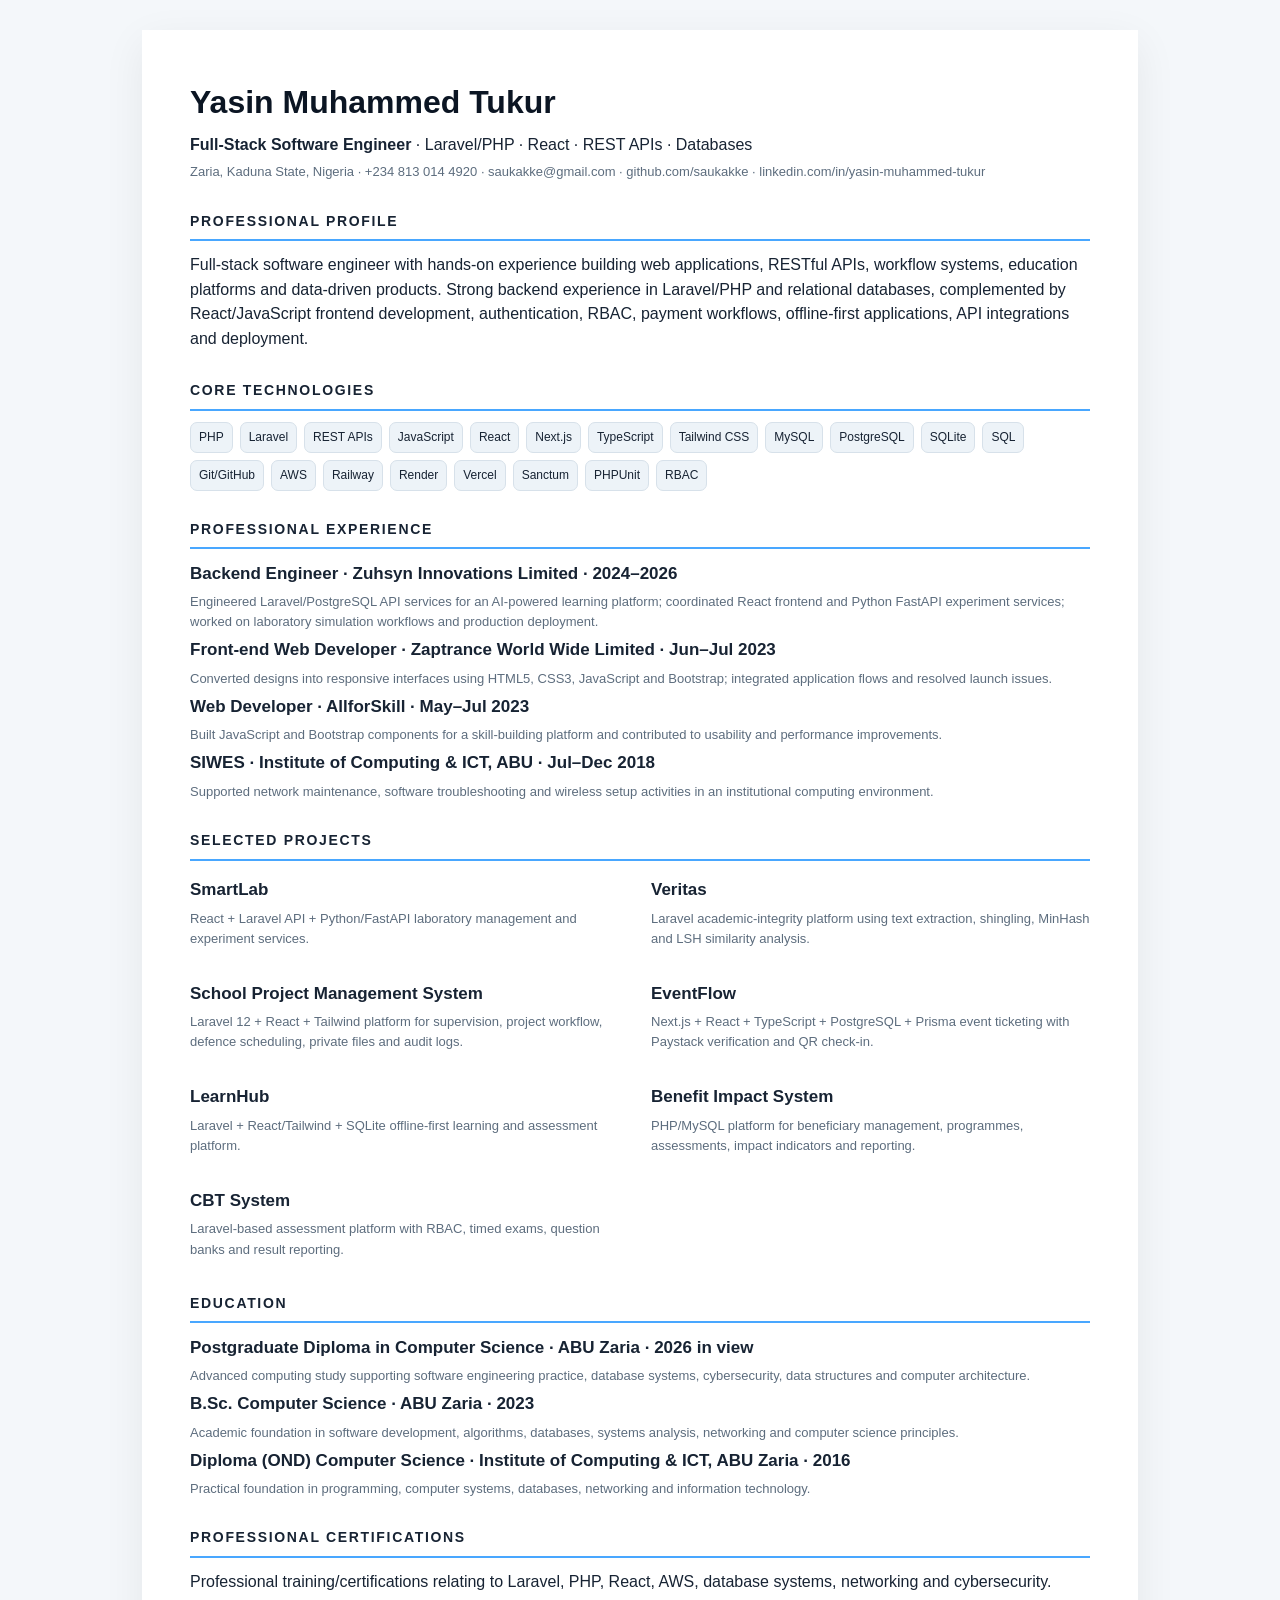
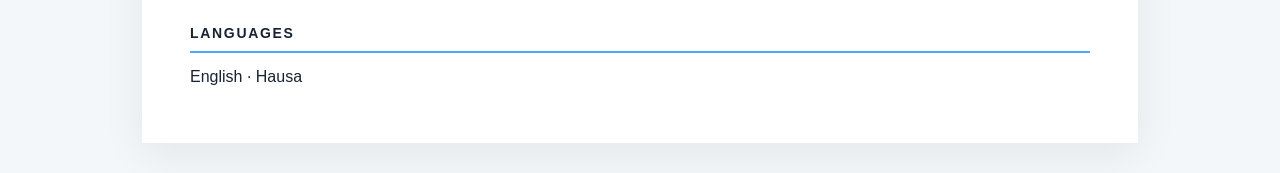
==== cv.html @ b3363cc6 "feat: add rich downloadable CV page" ====
<!doctype html><html lang="en"><head><meta charset="utf-8"><meta name="viewport" content="width=device-width,initial-scale=1"><title>Yasin Muhammed Tukur | Curriculum Vitae</title><style>body{font-family:Arial,sans-serif;color:#172333;background:#f4f7fa;margin:0;line-height:1.55}.page{max-width:900px;margin:30px auto;background:#fff;padding:48px;box-shadow:0 12px 40px #0001}h1{margin:0;color:#0b1523;font-size:32px}h2{font-size:14px;letter-spacing:.12em;text-transform:uppercase;border-bottom:2px solid #49a7ff;padding-bottom:7px;margin-top:28px}h3{margin:5px 0;font-size:17px}p{margin:5px 0}.muted{color:#5d6d7e;font-size:13px}.grid{display:grid;grid-template-columns:1fr 1fr;gap:22px}.skills{display:flex;flex-wrap:wrap;gap:7px}.skills span{background:#edf3f8;border:1px solid #d7e1ea;border-radius:7px;padding:5px 8px;font-size:12px}@media(max-width:700px){.page{margin:0;padding:25px}.grid{grid-template-columns:1fr}}</style></head><body><main class="page"><h1>Yasin Muhammed Tukur</h1><p><b>Full-Stack Software Engineer</b> · Laravel/PHP · React · REST APIs · Databases</p><p class="muted">Zaria, Kaduna State, Nigeria · +234 813 014 4920 · saukakke@gmail.com · github.com/saukakke · linkedin.com/in/yasin-muhammed-tukur</p><h2>Professional Profile</h2><p>Full-stack software engineer with hands-on experience building web applications, RESTful APIs, workflow systems, education platforms and data-driven products. Strong backend experience in Laravel/PHP and relational databases, complemented by React/JavaScript frontend development, authentication, RBAC, payment workflows, offline-first applications, API integrations and deployment.</p><h2>Core Technologies</h2><div class="skills"><span>PHP</span><span>Laravel</span><span>REST APIs</span><span>JavaScript</span><span>React</span><span>Next.js</span><span>TypeScript</span><span>Tailwind CSS</span><span>MySQL</span><span>PostgreSQL</span><span>SQLite</span><span>SQL</span><span>Git/GitHub</span><span>AWS</span><span>Railway</span><span>Render</span><span>Vercel</span><span>Sanctum</span><span>PHPUnit</span><span>RBAC</span></div><h2>Professional Experience</h2><h3>Backend Engineer · Zuhsyn Innovations Limited · 2024–2026</h3><p class="muted">Engineered Laravel/PostgreSQL API services for an AI-powered learning platform; coordinated React frontend and Python FastAPI experiment services; worked on laboratory simulation workflows and production deployment.</p><h3>Front-end Web Developer · Zaptrance World Wide Limited · Jun–Jul 2023</h3><p class="muted">Converted designs into responsive interfaces using HTML5, CSS3, JavaScript and Bootstrap; integrated application flows and resolved launch issues.</p><h3>Web Developer · AllforSkill · May–Jul 2023</h3><p class="muted">Built JavaScript and Bootstrap components for a skill-building platform and contributed to usability and performance improvements.</p><h3>SIWES · Institute of Computing & ICT, ABU · Jul–Dec 2018</h3><p class="muted">Supported network maintenance, software troubleshooting and wireless setup activities in an institutional computing environment.</p><h2>Selected Projects</h2><div class="grid"><div><h3>SmartLab</h3><p class="muted">React + Laravel API + Python/FastAPI laboratory management and experiment services.</p></div><div><h3>Veritas</h3><p class="muted">Laravel academic-integrity platform using text extraction, shingling, MinHash and LSH similarity analysis.</p></div><div><h3>School Project Management System</h3><p class="muted">Laravel 12 + React + Tailwind platform for supervision, project workflow, defence scheduling, private files and audit logs.</p></div><div><h3>EventFlow</h3><p class="muted">Next.js + React + TypeScript + PostgreSQL + Prisma event ticketing with Paystack verification and QR check-in.</p></div><div><h3>LearnHub</h3><p class="muted">Laravel + React/Tailwind + SQLite offline-first learning and assessment platform.</p></div><div><h3>Benefit Impact System</h3><p class="muted">PHP/MySQL platform for beneficiary management, programmes, assessments, impact indicators and reporting.</p></div><div><h3>CBT System</h3><p class="muted">Laravel-based assessment platform with RBAC, timed exams, question banks and result reporting.</p></div></div><h2>Education</h2><h3>Postgraduate Diploma in Computer Science · ABU Zaria · 2026 in view</h3><p class="muted">Advanced computing study supporting software engineering practice, database systems, cybersecurity, data structures and computer architecture.</p><h3>B.Sc. Computer Science · ABU Zaria · 2023</h3><p class="muted">Academic foundation in software development, algorithms, databases, systems analysis, networking and computer science principles.</p><h3>Diploma (OND) Computer Science · Institute of Computing & ICT, ABU Zaria · 2016</h3><p class="muted">Practical foundation in programming, computer systems, databases, networking and information technology.</p><h2>Professional Certifications</h2><p>Professional training/certifications relating to Laravel, PHP, React, AWS, database systems, networking and cybersecurity.</p><h2>Languages</h2><p>English · Hausa</p></main></body></html>
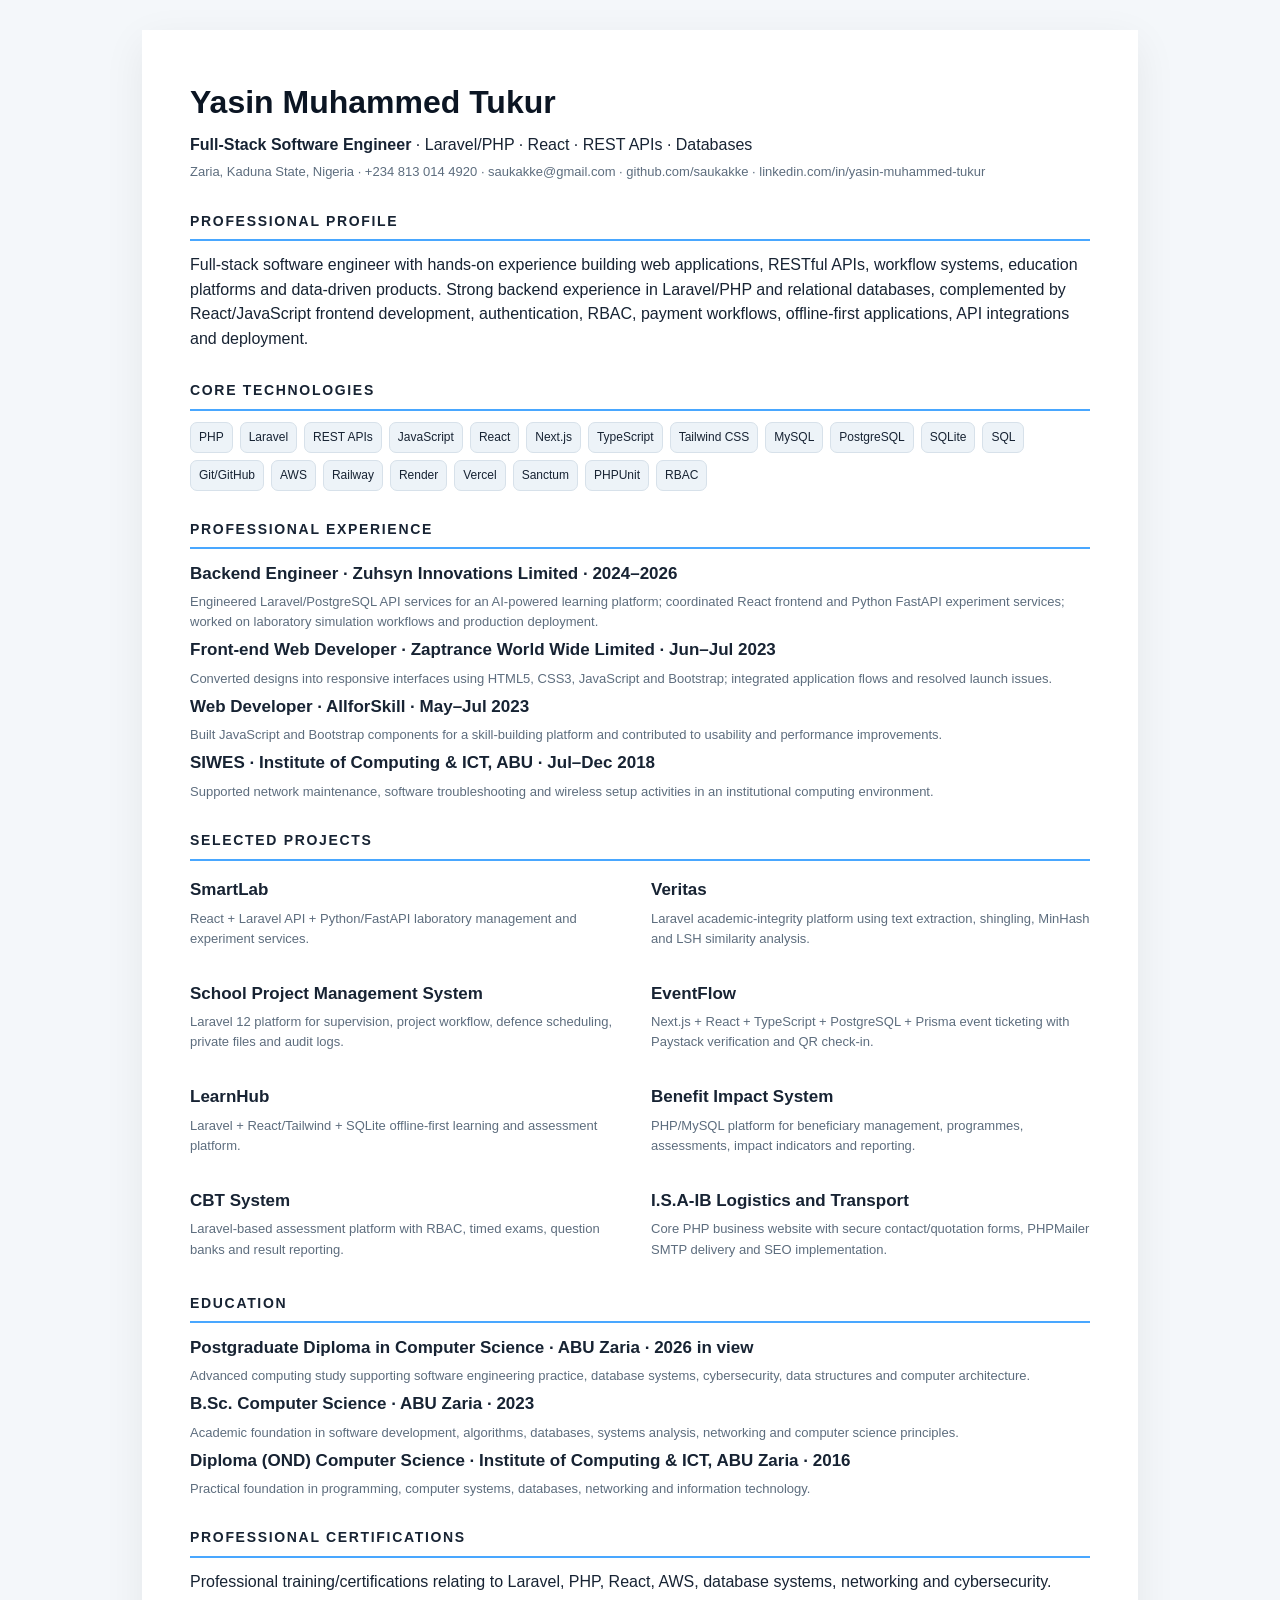
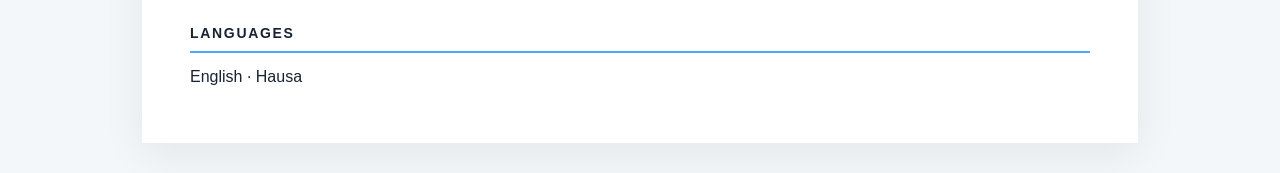
==== commit ce42eaf2: "Add latest project to portfolio CV" ====
--- a/cv.html
+++ b/cv.html
@@ -1 +1 @@
-<!doctype html><html lang="en"><head><meta charset="utf-8"><meta name="viewport" content="width=device-width,initial-scale=1"><title>Yasin Muhammed Tukur | Curriculum Vitae</title><style>body{font-family:Arial,sans-serif;color:#172333;background:#f4f7fa;margin:0;line-height:1.55}.page{max-width:900px;margin:30px auto;background:#fff;padding:48px;box-shadow:0 12px 40px #0001}h1{margin:0;color:#0b1523;font-size:32px}h2{font-size:14px;letter-spacing:.12em;text-transform:uppercase;border-bottom:2px solid #49a7ff;padding-bottom:7px;margin-top:28px}h3{margin:5px 0;font-size:17px}p{margin:5px 0}.muted{color:#5d6d7e;font-size:13px}.grid{display:grid;grid-template-columns:1fr 1fr;gap:22px}.skills{display:flex;flex-wrap:wrap;gap:7px}.skills span{background:#edf3f8;border:1px solid #d7e1ea;border-radius:7px;padding:5px 8px;font-size:12px}@media(max-width:700px){.page{margin:0;padding:25px}.grid{grid-template-columns:1fr}}</style></head><body><main class="page"><h1>Yasin Muhammed Tukur</h1><p><b>Full-Stack Software Engineer</b> · Laravel/PHP · React · REST APIs · Databases</p><p class="muted">Zaria, Kaduna State, Nigeria · +234 813 014 4920 · saukakke@gmail.com · github.com/saukakke · linkedin.com/in/yasin-muhammed-tukur</p><h2>Professional Profile</h2><p>Full-stack software engineer with hands-on experience building web applications, RESTful APIs, workflow systems, education platforms and data-driven products. Strong backend experience in Laravel/PHP and relational databases, complemented by React/JavaScript frontend development, authentication, RBAC, payment workflows, offline-first applications, API integrations and deployment.</p><h2>Core Technologies</h2><div class="skills"><span>PHP</span><span>Laravel</span><span>REST APIs</span><span>JavaScript</span><span>React</span><span>Next.js</span><span>TypeScript</span><span>Tailwind CSS</span><span>MySQL</span><span>PostgreSQL</span><span>SQLite</span><span>SQL</span><span>Git/GitHub</span><span>AWS</span><span>Railway</span><span>Render</span><span>Vercel</span><span>Sanctum</span><span>PHPUnit</span><span>RBAC</span></div><h2>Professional Experience</h2><h3>Backend Engineer · Zuhsyn Innovations Limited · 2024–2026</h3><p class="muted">Engineered Laravel/PostgreSQL API services for an AI-powered learning platform; coordinated React frontend and Python FastAPI experiment services; worked on laboratory simulation workflows and production deployment.</p><h3>Front-end Web Developer · Zaptrance World Wide Limited · Jun–Jul 2023</h3><p class="muted">Converted designs into responsive interfaces using HTML5, CSS3, JavaScript and Bootstrap; integrated application flows and resolved launch issues.</p><h3>Web Developer · AllforSkill · May–Jul 2023</h3><p class="muted">Built JavaScript and Bootstrap components for a skill-building platform and contributed to usability and performance improvements.</p><h3>SIWES · Institute of Computing & ICT, ABU · Jul–Dec 2018</h3><p class="muted">Supported network maintenance, software troubleshooting and wireless setup activities in an institutional computing environment.</p><h2>Selected Projects</h2><div class="grid"><div><h3>SmartLab</h3><p class="muted">React + Laravel API + Python/FastAPI laboratory management and experiment services.</p></div><div><h3>Veritas</h3><p class="muted">Laravel academic-integrity platform using text extraction, shingling, MinHash and LSH similarity analysis.</p></div><div><h3>School Project Management System</h3><p class="muted">Laravel 12 + React + Tailwind platform for supervision, project workflow, defence scheduling, private files and audit logs.</p></div><div><h3>EventFlow</h3><p class="muted">Next.js + React + TypeScript + PostgreSQL + Prisma event ticketing with Paystack verification and QR check-in.</p></div><div><h3>LearnHub</h3><p class="muted">Laravel + React/Tailwind + SQLite offline-first learning and assessment platform.</p></div><div><h3>Benefit Impact System</h3><p class="muted">PHP/MySQL platform for beneficiary management, programmes, assessments, impact indicators and reporting.</p></div><div><h3>CBT System</h3><p class="muted">Laravel-based assessment platform with RBAC, timed exams, question banks and result reporting.</p></div></div><h2>Education</h2><h3>Postgraduate Diploma in Computer Science · ABU Zaria · 2026 in view</h3><p class="muted">Advanced computing study supporting software engineering practice, database systems, cybersecurity, data structures and computer architecture.</p><h3>B.Sc. Computer Science · ABU Zaria · 2023</h3><p class="muted">Academic foundation in software development, algorithms, databases, systems analysis, networking and computer science principles.</p><h3>Diploma (OND) Computer Science · Institute of Computing & ICT, ABU Zaria · 2016</h3><p class="muted">Practical foundation in programming, computer systems, databases, networking and information technology.</p><h2>Professional Certifications</h2><p>Professional training/certifications relating to Laravel, PHP, React, AWS, database systems, networking and cybersecurity.</p><h2>Languages</h2><p>English · Hausa</p></main></body></html>+<!doctype html><html lang="en"><head><meta charset="utf-8"><meta name="viewport" content="width=device-width,initial-scale=1"><title>Yasin Muhammed Tukur | Curriculum Vitae</title><style>body{font-family:Arial,sans-serif;color:#172333;background:#f4f7fa;margin:0;line-height:1.55}.page{max-width:900px;margin:30px auto;background:#fff;padding:48px;box-shadow:0 12px 40px #0001}h1{margin:0;color:#0b1523;font-size:32px}h2{font-size:14px;letter-spacing:.12em;text-transform:uppercase;border-bottom:2px solid #49a7ff;padding-bottom:7px;margin-top:28px}h3{margin:5px 0;font-size:17px}p{margin:5px 0}.muted{color:#5d6d7e;font-size:13px}.grid{display:grid;grid-template-columns:1fr 1fr;gap:22px}.skills{display:flex;flex-wrap:wrap;gap:7px}.skills span{background:#edf3f8;border:1px solid #d7e1ea;border-radius:7px;padding:5px 8px;font-size:12px}@media(max-width:700px){.page{margin:0;padding:25px}.grid{grid-template-columns:1fr}}</style></head><body><main class="page"><h1>Yasin Muhammed Tukur</h1><p><b>Full-Stack Software Engineer</b> · Laravel/PHP · React · REST APIs · Databases</p><p class="muted">Zaria, Kaduna State, Nigeria · +234 813 014 4920 · saukakke@gmail.com · github.com/saukakke · linkedin.com/in/yasin-muhammed-tukur</p><h2>Professional Profile</h2><p>Full-stack software engineer with hands-on experience building web applications, RESTful APIs, workflow systems, education platforms and data-driven products. Strong backend experience in Laravel/PHP and relational databases, complemented by React/JavaScript frontend development, authentication, RBAC, payment workflows, offline-first applications, API integrations and deployment.</p><h2>Core Technologies</h2><div class="skills"><span>PHP</span><span>Laravel</span><span>REST APIs</span><span>JavaScript</span><span>React</span><span>Next.js</span><span>TypeScript</span><span>Tailwind CSS</span><span>MySQL</span><span>PostgreSQL</span><span>SQLite</span><span>SQL</span><span>Git/GitHub</span><span>AWS</span><span>Railway</span><span>Render</span><span>Vercel</span><span>Sanctum</span><span>PHPUnit</span><span>RBAC</span></div><h2>Professional Experience</h2><h3>Backend Engineer · Zuhsyn Innovations Limited · 2024–2026</h3><p class="muted">Engineered Laravel/PostgreSQL API services for an AI-powered learning platform; coordinated React frontend and Python FastAPI experiment services; worked on laboratory simulation workflows and production deployment.</p><h3>Front-end Web Developer · Zaptrance World Wide Limited · Jun–Jul 2023</h3><p class="muted">Converted designs into responsive interfaces using HTML5, CSS3, JavaScript and Bootstrap; integrated application flows and resolved launch issues.</p><h3>Web Developer · AllforSkill · May–Jul 2023</h3><p class="muted">Built JavaScript and Bootstrap components for a skill-building platform and contributed to usability and performance improvements.</p><h3>SIWES · Institute of Computing & ICT, ABU · Jul–Dec 2018</h3><p class="muted">Supported network maintenance, software troubleshooting and wireless setup activities in an institutional computing environment.</p><h2>Selected Projects</h2><div class="grid"><div><h3>SmartLab</h3><p class="muted">React + Laravel API + Python/FastAPI laboratory management and experiment services.</p></div><div><h3>Veritas</h3><p class="muted">Laravel academic-integrity platform using text extraction, shingling, MinHash and LSH similarity analysis.</p></div><div><h3>School Project Management System</h3><p class="muted">Laravel 12 platform for supervision, project workflow, defence scheduling, private files and audit logs.</p></div><div><h3>EventFlow</h3><p class="muted">Next.js + React + TypeScript + PostgreSQL + Prisma event ticketing with Paystack verification and QR check-in.</p></div><div><h3>LearnHub</h3><p class="muted">Laravel + React/Tailwind + SQLite offline-first learning and assessment platform.</p></div><div><h3>Benefit Impact System</h3><p class="muted">PHP/MySQL platform for beneficiary management, programmes, assessments, impact indicators and reporting.</p></div><div><h3>CBT System</h3><p class="muted">Laravel-based assessment platform with RBAC, timed exams, question banks and result reporting.</p></div><div><h3>I.S.A-IB Logistics and Transport</h3><p class="muted">Core PHP business website with secure contact/quotation forms, PHPMailer SMTP delivery and SEO implementation.</p></div></div><h2>Education</h2><h3>Postgraduate Diploma in Computer Science · ABU Zaria · 2026 in view</h3><p class="muted">Advanced computing study supporting software engineering practice, database systems, cybersecurity, data structures and computer architecture.</p><h3>B.Sc. Computer Science · ABU Zaria · 2023</h3><p class="muted">Academic foundation in software development, algorithms, databases, systems analysis, networking and computer science principles.</p><h3>Diploma (OND) Computer Science · Institute of Computing & ICT, ABU Zaria · 2016</h3><p class="muted">Practical foundation in programming, computer systems, databases, networking and information technology.</p><h2>Professional Certifications</h2><p>Professional training/certifications relating to Laravel, PHP, React, AWS, database systems, networking and cybersecurity.</p><h2>Languages</h2><p>English · Hausa</p></main></body></html>
